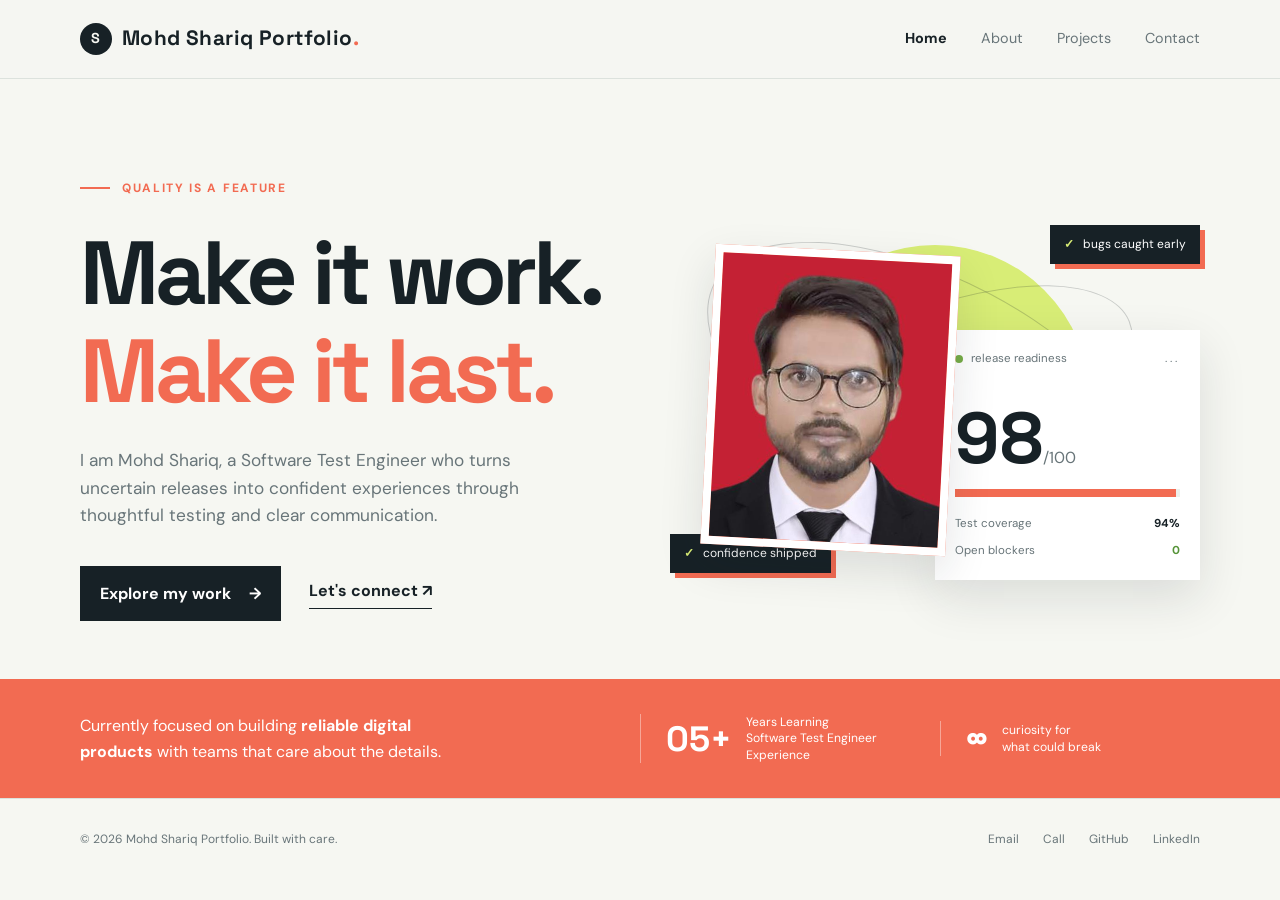
==== index.html @ 900014eb "Initial portfolio" ====
<!DOCTYPE html>
<html lang="en">
<head>
  <meta charset="UTF-8">
  <meta name="viewport" content="width=device-width, initial-scale=1.0">
  <meta name="description" content="Mohd Shariq - Software Test Engineer portfolio">
  <title>Mohd Shariq Portfolio | Software Test Engineer</title>
  <link rel="preconnect" href="https://fonts.googleapis.com">
  <link rel="preconnect" href="https://fonts.gstatic.com" crossorigin>
  <link href="https://fonts.googleapis.com/css2?family=DM+Sans:wght@400;500;700&family=Space+Grotesk:wght@500;600;700&display=swap" rel="stylesheet">
  <link rel="stylesheet" href="styles.css">
  <script src="script.js" defer></script>
</head>
<body>
  <header class="site-header">
    <div class="container nav-wrap">
      <a class="brand" href="index.html" aria-label="Mohd Shariq Portfolio home"><span class="brand-mark">S</span><span>Mohd Shariq Portfolio<span class="brand-dot">.</span></span></a>
      <button class="menu-toggle" type="button" aria-expanded="false" aria-controls="site-nav" aria-label="Open navigation"><span></span><span></span></button>
      <nav class="site-nav" id="site-nav" aria-label="Main navigation">
        <a class="nav-link active" href="index.html">Home</a>
        <a class="nav-link" href="about.html">About</a>
        <a class="nav-link" href="projects.html">Projects</a>
        <a class="nav-link" href="contact.html">Contact</a>
      </nav>
    </div>
  </header>

  <main>
    <section class="hero container">
      <div class="hero-copy reveal">
        <p class="eyebrow"><span class="eyebrow-line"></span> Quality is a feature</p>
        <h1>Make it work.<br><em>Make it last.</em></h1>
        <p class="hero-text">I am Mohd Shariq, a Software Test Engineer who turns uncertain releases into confident experiences through thoughtful testing and clear communication.</p>
        <div class="hero-actions">
          <a class="button button-primary" href="projects.html">Explore my work <span aria-hidden="true">&#8594;</span></a>
          <a class="text-link" href="contact.html">Let's connect <span aria-hidden="true">&#8599;</span></a>
        </div>
      </div>
      <div class="hero-visual reveal reveal-delay">
        <div class="orbit orbit-one"></div><div class="orbit orbit-two"></div>
        <div class="profile-photo-wrap"><img class="profile-photo" src="profile-photo.jpg.jpeg" alt="Mohd Shariq, Software Test Engineer"></div>
        <div class="quality-card">
          <div class="quality-card-top"><span class="status-dot"></span><span>release readiness</span><span class="card-menu">...</span></div>
          <div class="quality-score"><strong>98</strong><span>/100</span></div>
          <div class="score-bar"><span></span></div>
          <div class="quality-meta"><span>Test coverage</span><strong>94%</strong></div>
          <div class="quality-meta"><span>Open blockers</span><strong class="success">0</strong></div>
        </div>
        <div class="floating-label label-top"><span class="label-icon">&#10003;</span> bugs caught early</div>
        <div class="floating-label label-bottom"><span class="label-icon">&#10003;</span> confidence shipped</div>
      </div>
    </section>

    <section class="home-strip">
      <div class="container strip-grid">
        <p>Currently focused on building <strong>reliable digital products</strong> with teams that care about the details.</p>
        <div class="strip-stat"><strong>05+</strong><span>Years Learning<br>Software Test Engineer Experience</span></div>
        <div class="strip-stat"><strong>∞</strong><span>curiosity for<br>what could break</span></div>
      </div>
    </section>
  </main>

  <footer class="site-footer"><div class="container footer-wrap"><p>&copy; 2026 Mohd Shariq Portfolio. Built with care.</p><div class="footer-links"><a href="mailto:mohdshariq198@gmail.com">Email</a><a href="tel:+917417597246">Call</a><a href="https://github.com/mohdshariq198/" target="_blank" rel="noreferrer">GitHub</a><a href="https://www.linkedin.com/in/mohd-shariq-02238114a/" target="_blank" rel="noreferrer">LinkedIn</a></div></div></footer>
</body>
</html>
---- styles.css ----
/* Home portrait */
.profile-photo-wrap { position: relative; z-index: 1; width: 245px; height: 300px; overflow: hidden; border: 8px solid var(--white); background: var(--coral); box-shadow: var(--shadow); transform: rotate(3deg); }
.profile-photo { display: block; width: 100%; height: 100%; object-fit: cover; object-position: center top; }
.hero-visual .quality-card { position: absolute; right: 0; bottom: 35px; z-index: 2; width: min(265px, 65%); padding: 20px; }
@media (max-width: 760px) { .profile-photo-wrap { width: 220px; height: 270px; } .hero-visual .quality-card { right: -2px; bottom: 28px; width: min(240px, 64%); padding: 16px; } }
.profile-photo-wrap { z-index: 3; margin-right: 210px; }
.hero-visual .quality-card { z-index: 2; }
@media (max-width: 760px) { .profile-photo-wrap { margin-right: 0; } .hero-visual .quality-card { position: relative; right: auto; bottom: auto; width: min(265px, 92%); margin-top: 24px; } }
@media (max-width: 760px) { .hero { display: flex; flex-direction: column; } .hero-visual { order: -1; width: 100%; min-height: 360px; margin-top: 0; margin-bottom: 22px; } }
:root { --ink: #172126; --muted: #687579; --paper: #f6f7f2; --white: #fff; --coral: #f26b52; --blue: #b9d6e5; --lime: #d8ed76; --line: #dce2dd; --shadow: 0 18px 45px rgba(23, 33, 38, .12); }
* { box-sizing: border-box; } html { scroll-behavior: smooth; } body { overflow-x: hidden; margin: 0; color: var(--ink); background: var(--paper); font-family: 'DM Sans', sans-serif; line-height: 1.6; } a { color: inherit; text-decoration: none; } .container { width: min(1120px, calc(100% - 48px)); margin: 0 auto; } .site-header { border-bottom: 1px solid var(--line); background: rgba(246, 247, 242, .9); position: relative; z-index: 3; } .nav-wrap, .footer-wrap { display: flex; align-items: center; justify-content: space-between; min-height: 78px; } .brand { display: flex; align-items: center; gap: 10px; font-family: 'Space Grotesk', sans-serif; font-size: 1.3rem; font-weight: 700; letter-spacing: .02em; } .brand-mark { display: grid; place-items: center; width: 32px; height: 32px; color: var(--paper); background: var(--ink); border-radius: 50%; font-size: .9rem; } .brand-dot { color: var(--coral); } .site-nav { display: flex; gap: 34px; } .nav-link { color: var(--muted); font-size: .9rem; transition: color .2s ease; } .nav-link:hover, .nav-link.active { color: var(--ink); } .nav-link.active { font-weight: 700; } .menu-toggle { display: none; border: 0; background: transparent; padding: 8px; } .menu-toggle span { display: block; width: 23px; height: 2px; margin: 5px; background: var(--ink); }
.hero { display: grid; grid-template-columns: 1fr 1fr; gap: 60px; align-items: center; min-height: 600px; padding-top: 42px; } .eyebrow, .section-kicker { color: var(--coral); font-size: .75rem; font-weight: 700; letter-spacing: .14em; text-transform: uppercase; } .eyebrow { display: flex; align-items: center; gap: 12px; } .eyebrow-line { display: inline-block; width: 30px; height: 2px; background: currentColor; } h1, h2, h3, p { margin-top: 0; } h1, h2, h3 { font-family: 'Space Grotesk', sans-serif; line-height: 1.1; } h1 { margin: 26px 0; font-size: clamp(3.5rem, 7vw, 6.3rem); letter-spacing: -.05em; } h1 em { color: var(--coral); font-style: normal; } .hero-text, .intro-text { max-width: 500px; color: var(--muted); font-size: 1.08rem; } .hero-actions { display: flex; align-items: center; gap: 28px; margin-top: 36px; } .button { display: inline-flex; justify-content: center; align-items: center; gap: 18px; border: 0; padding: 15px 20px; font: inherit; font-weight: 700; cursor: pointer; transition: transform .2s ease, box-shadow .2s ease; } .button:hover { transform: translateY(-3px); box-shadow: var(--shadow); } .button-primary { color: var(--white); background: var(--ink); } .text-link { padding-bottom: 4px; border-bottom: 1px solid var(--ink); font-weight: 700; } .hero-visual { min-height: 430px; display: grid; place-items: center; position: relative; } .hero-visual::before { content: ''; width: 310px; height: 310px; background: var(--lime); border-radius: 50%; position: absolute; } .orbit { position: absolute; border: 1px solid rgba(23,33,38,.2); border-radius: 50%; transform: rotate(-22deg); } .orbit-one { width: 420px; height: 180px; } .orbit-two { width: 500px; height: 240px; transform: rotate(28deg); } .quality-card { position: relative; width: min(330px, 75%); padding: 25px; background: var(--white); box-shadow: var(--shadow); } .quality-card-top, .quality-meta { display: flex; align-items: center; gap: 8px; color: var(--muted); font-size: .72rem; } .card-menu { margin-left: auto; letter-spacing: 3px; } .status-dot { display: inline-block; width: 8px; height: 8px; background: #76ad47; border-radius: 50%; } .quality-score { margin: 34px 0 15px; } .quality-score strong { font: 700 4.5rem/1 'Space Grotesk', sans-serif; } .quality-score span { color: var(--muted); } .score-bar { height: 8px; margin-bottom: 18px; background: #edf0ec; } .score-bar span { display: block; width: 98%; height: 100%; background: var(--coral); } .quality-meta { justify-content: space-between; margin-top: 8px; } .quality-meta strong { color: var(--ink); } .quality-meta .success { color: #559337; } .floating-label { position: absolute; display: flex; align-items: center; gap: 9px; padding: 10px 14px; background: var(--ink); color: var(--white); box-shadow: 5px 5px 0 var(--coral); font-size: .75rem; } .label-top { top: 40px; right: 0; } .label-bottom { bottom: 42px; left: 0; } .label-icon { color: var(--lime); font-weight: 700; }
.home-strip { background: var(--coral); color: var(--white); } .strip-grid { display: grid; grid-template-columns: 2fr 1fr 1fr; gap: 40px; align-items: center; padding: 34px 0; } .strip-grid p { margin: 0; max-width: 380px; } .strip-stat { display: flex; align-items: center; gap: 14px; border-left: 1px solid rgba(255,255,255,.4); padding-left: 25px; } .strip-stat strong { font: 700 2.2rem/1 'Space Grotesk', sans-serif; } .strip-stat span { font-size: .76rem; line-height: 1.35; }
.page-intro { padding: 90px 0 70px; } .page-intro h1 { font-size: clamp(3.2rem, 7vw, 6rem); margin-bottom: 22px; } .about-content { display: grid; grid-template-columns: 1.1fr .9fr; gap: 100px; padding-bottom: 95px; } .section-kicker { margin-bottom: 24px; } .about-story h2 { max-width: 540px; font-size: 2.4rem; } .about-story p:not(.section-kicker) { max-width: 550px; color: var(--muted); } .skills-panel { border-top: 2px solid var(--ink); padding-top: 20px; } .skill-group { padding: 17px 0; border-bottom: 1px solid var(--line); } .skill-group h3 { margin-bottom: 12px; font-size: 1rem; } .tag-list { display: flex; flex-wrap: wrap; gap: 8px; } .tag-list span { display: inline-block; padding: 6px 10px; color: var(--muted); background: var(--white); font-size: .74rem; } .timeline-section { padding: 70px 0 95px; background: var(--blue); } .timeline { max-width: 850px; } .timeline-item { display: grid; grid-template-columns: 150px 1fr; gap: 30px; padding: 25px 0; border-top: 1px solid rgba(23,33,38,.25); } .timeline-year { font-size: .8rem; font-weight: 700; } .timeline-item h2 { margin-bottom: 5px; font-size: 1.4rem; }.timeline-item p { margin: 0; color: #4e626a; }
.projects-grid { display: grid; grid-template-columns: repeat(3, 1fr); gap: 20px; padding-bottom: 100px; } .project-card { overflow: hidden; background: var(--white); box-shadow: 0 8px 20px rgba(23,33,38,.04); } .project-number { padding: 20px 22px 0; font: 700 1.1rem 'Space Grotesk', sans-serif; } .project-visual { height: 230px; margin: 0 20px; position: relative; display: flex; flex-direction: column; justify-content: center; gap: 12px; padding: 22px; } .project-coral .project-visual { background: var(--coral); }.project-blue .project-visual { background: var(--blue); }.project-lime .project-visual { background: var(--lime); } .terminal-line, .terminal-result, .bug-row { background: var(--ink); color: var(--white); padding: 9px 12px; font-size: .7rem; } .terminal-line { color: var(--lime); }.prompt { color: var(--coral); margin-right: 7px; }.terminal-result { display: flex; gap: 8px; background: rgba(23,33,38,.84); }.terminal-result span, .bug-check { color: var(--lime); }.terminal-result b { margin-left: auto; font-weight: 400; color: #9ed273; }.api-method { align-self: flex-start; padding: 5px 8px; background: var(--ink); color: var(--lime); font-size: .65rem; font-weight: 700; }.api-url { font: 700 1.3rem 'Space Grotesk', sans-serif; }.api-code { color: #507788; font-size: .76rem; }.api-bars { display: flex; align-items: end; gap: 6px; height: 45px; }.api-bars i { display: block; width: 14px; background: var(--coral); }.api-bars i:nth-child(1) { height: 40%; }.api-bars i:nth-child(2) { height: 70%; }.api-bars i:nth-child(3) { height: 55%; }.api-bars i:nth-child(4) { height: 90%; }.api-bars i:nth-child(5) { height: 76%; }.bug-row { display: grid; grid-template-columns: 42px 1fr 14px; gap: 8px; align-items: center; background: rgba(255,255,255,.7); color: var(--ink); }.bug-status { font-size: .56rem; text-transform: uppercase; font-weight: 700; }.bug-status.high { color: #d7553e; }.bug-status.med { color: #bd8b27; }.bug-status.low { color: #58833a; }.project-body { padding: 24px 22px 28px; }.project-type { margin-bottom: 8px; color: var(--coral); font-size: .7rem; font-weight: 700; letter-spacing: .12em; text-transform: uppercase; }.project-body h2 { min-height: 52px; margin-bottom: 12px; font-size: 1.45rem; }.project-body p:not(.project-type) { min-height: 100px; color: var(--muted); font-size: .88rem; }
.project-tool-badges { display: flex; flex-wrap: wrap; gap: 8px; margin-top: 30px; }.project-tool-badges span { border: 1px solid var(--line); padding: 7px 11px; color: var(--muted); background: var(--white); font-size: .72rem; font-weight: 700; }.projects-grid { gap: 24px; padding-bottom: 100px; }.project-card { border: 1px solid var(--line); border-radius: 10px; box-shadow: 0 10px 25px rgba(23,33,38,.05); transition: transform .22s ease, border-color .22s ease, box-shadow .22s ease; }.project-card:hover { transform: translateY(-6px); border-color: var(--coral); box-shadow: var(--shadow); }.project-number { color: var(--muted); }.project-visual { margin: 0 22px; border-radius: 6px; transition: box-shadow .22s ease; }.project-card:hover .project-visual { box-shadow: 0 0 24px rgba(242,107,82,.22); }.project-coral .project-visual, .project-blue .project-visual, .project-lime .project-visual { background: #edf1ed; }.project-coral .terminal-line, .project-coral .terminal-result, .project-blue .api-method, .project-lime .bug-row { background: var(--ink); }.project-coral .terminal-line { color: var(--lime); }.project-blue .api-url { color: var(--ink); }.project-blue .api-code { color: var(--muted); }.project-body { padding: 27px 24px 30px; }.project-body h2 { min-height: 0; margin-bottom: 15px; font-size: 1.38rem; }.project-body p:not(.project-type) { min-height: 0; margin-bottom: 13px; color: var(--muted); font-size: .88rem; }.project-body .tag-list { margin-top: 22px; }.case-study-cta { display: inline-flex; align-items: center; gap: 12px; margin-top: 27px; padding-bottom: 4px; border-bottom: 1px solid var(--ink); font-size: .82rem; font-weight: 700; }.case-study-cta b { transition: transform .2s ease; }.project-card:hover .case-study-cta b { transform: translateX(4px); }
.project-card:focus-within { border-color: var(--coral); box-shadow: var(--shadow); }.case-study-cta:focus-visible { outline: 2px solid var(--coral); outline-offset: 5px; }
.contact-layout { display: grid; grid-template-columns: .7fr 1.3fr; gap: 120px; padding-bottom: 110px; }.contact-link { display: flex; justify-content: space-between; padding: 20px 0; border-bottom: 1px solid var(--line); font: 700 1.4rem 'Space Grotesk', sans-serif; }.availability { display: flex; gap: 12px; align-items: flex-start; margin-top: 55px; color: var(--muted); font-size: .86rem; }.availability .status-dot { margin-top: 8px; }.contact-form { display: flex; flex-direction: column; gap: 9px; }.contact-form label { margin-top: 13px; font-size: .78rem; font-weight: 700; }.contact-form input, .contact-form textarea { resize: vertical; border: 0; border-bottom: 1px solid var(--line); padding: 12px 0; outline: 0; color: var(--ink); background: transparent; font: inherit; }.contact-form input:focus, .contact-form textarea:focus { border-color: var(--coral); }.contact-form .button { align-self: flex-start; margin-top: 22px; }.form-status { min-height: 24px; color: #559337; font-size: .85rem; }
.contact-link:focus-visible { outline: 2px solid var(--coral); outline-offset: 5px; }.form-status.success { color: #559337; }.form-status.error { color: var(--coral); }.contact-form button:disabled { cursor: wait; opacity: .65; }
.dream-companies-section { padding: 85px 0 95px; background: var(--white); }.dream-companies-heading { display: flex; justify-content: space-between; align-items: end; gap: 40px; margin-bottom: 35px; }.dream-companies-heading h2 { max-width: 500px; margin: 0; font-size: 2.5rem; }.dream-companies-heading > p { max-width: 300px; margin: 0; color: var(--muted); font-size: .9rem; }.company-layout { display: grid; grid-template-columns: .85fr 1.15fr; gap: 65px; align-items: start; }.company-list { display: grid; grid-template-columns: 1fr 1fr; border-top: 1px solid var(--line); }.company-button { display: flex; justify-content: space-between; align-items: center; border: 0; border-bottom: 1px solid var(--line); padding: 15px 5px; color: var(--muted); background: transparent; font: 700 1rem 'Space Grotesk', sans-serif; text-align: left; cursor: pointer; transition: color .2s ease, padding .2s ease; }.company-button:nth-child(odd) { margin-right: 20px; }.company-button:nth-child(even) { margin-left: 20px; }.company-button:hover, .company-button.selected { padding-left: 10px; color: var(--coral); }.company-button span { font-family: 'DM Sans', sans-serif; font-size: 1rem; }.company-details { min-height: 300px; padding: 34px; background: var(--lime); }.company-industry { margin-bottom: 18px; color: #64732b; font-size: .72rem; font-weight: 700; letter-spacing: .12em; text-transform: uppercase; }.company-details h3 { margin-bottom: 18px; font-size: 2.8rem; }.company-details > p:not(.company-industry) { max-width: 550px; color: #475529; }.company-focus { display: grid; gap: 5px; margin-top: 38px; padding-top: 16px; border-top: 1px solid rgba(23,33,38,.2); }.company-focus span { color: #64732b; font-size: .7rem; font-weight: 700; letter-spacing: .1em; text-transform: uppercase; }.company-focus strong { font-family: 'Space Grotesk', sans-serif; font-size: .95rem; }
.qualifications-section { padding: 85px 0 95px; background: var(--blue); }.qualifications-heading { display: flex; justify-content: space-between; align-items: end; gap: 40px; margin-bottom: 35px; }.qualifications-heading h2 { margin: 0; font-size: 2.5rem; }.qualifications-heading > p { max-width: 300px; margin: 0; color: #4e626a; font-size: .9rem; }.qualification-list { max-width: 920px; }.qualification-item { display: grid; grid-template-columns: 110px 1fr; gap: 32px; padding: 27px 0; border-top: 1px solid rgba(23,33,38,.25); }.qualification-year { font: 700 1rem 'Space Grotesk', sans-serif; }.qualification-type { margin-bottom: 7px; color: #52727e; font-size: .7rem; font-weight: 700; letter-spacing: .12em; text-transform: uppercase; }.qualification-item h3 { margin-bottom: 8px; font-size: 1.45rem; }.qualification-item > div > p:not(.qualification-type) { margin-bottom: 16px; color: #4e626a; }.institution-note { display: grid; gap: 3px; max-width: 700px; padding: 13px 16px; border-left: 3px solid var(--coral); background: rgba(255,255,255,.42); color: #4e626a; font-size: .82rem; }.institution-note strong { color: var(--ink); font-size: .75rem; }
.experience-section { padding: 85px 0 95px; background: var(--paper); }.experience-heading { display: flex; justify-content: space-between; align-items: end; gap: 40px; margin-bottom: 35px; }.experience-heading h2 { margin: 0; font-size: 2.5rem; }.experience-heading > p { margin: 0; color: var(--muted); font-size: .9rem; font-weight: 700; }.experience-card { padding: 38px; background: var(--white); box-shadow: var(--shadow); }.experience-header { display: flex; justify-content: space-between; gap: 30px; padding-bottom: 25px; border-bottom: 1px solid var(--line); }.experience-company { margin-bottom: 8px; color: var(--coral); font-size: .75rem; font-weight: 700; letter-spacing: .1em; text-transform: uppercase; }.experience-header h3 { margin: 0; font-size: 2rem; }.experience-location { color: var(--muted); font-size: .8rem; }.experience-summary { max-width: 900px; margin: 27px 0 35px; color: var(--muted); }.delivery-grid { display: grid; grid-template-columns: 1fr 1fr; gap: 45px; }.responsibility-list { display: grid; gap: 15px; margin: 0; padding-left: 18px; color: var(--muted); font-size: .87rem; }.responsibility-list li::marker { color: var(--coral); }.responsibility-list strong { color: var(--ink); }.experience-card blockquote { margin: 38px 0; padding: 20px 25px; border-left: 4px solid var(--coral); background: var(--lime); font: 500 1.1rem/1.45 'Space Grotesk', sans-serif; }.client-value { padding-top: 25px; border-top: 1px solid var(--line); }.client-value > p:not(.section-kicker) { max-width: 850px; color: var(--muted); font-size: .9rem; }.client-value .tag-list { margin-top: 20px; }
.domain-item { padding: 13px 0; border-top: 1px solid var(--line); }.domain-item strong { font-family: 'Space Grotesk', sans-serif; font-size: .95rem; }.domain-item p { margin: 6px 0 0; color: var(--muted); font-size: .82rem; line-height: 1.5; }.domain-item:first-of-type { border-top: 0; padding-top: 0; }
.toolkit-button { display: flex; justify-content: space-between; align-items: center; width: 100%; margin-bottom: 12px; border: 0; padding: 0; color: var(--ink); background: transparent; font: 700 1rem 'Space Grotesk', sans-serif; text-align: left; cursor: pointer; }.toolkit-button span:last-child { color: var(--coral); font-family: 'DM Sans', sans-serif; font-size: 1rem; }.toolkit-button:hover { color: var(--coral); }.toolkit-modal[hidden] { display: none; }.toolkit-modal { position: fixed; inset: 0; z-index: 10; display: grid; place-items: center; padding: 24px; }.toolkit-modal-backdrop { position: absolute; inset: 0; background: rgba(23,33,38,.58); }.toolkit-modal-content { position: relative; width: min(560px, 100%); max-height: min(620px, 90vh); overflow: auto; padding: 38px; background: var(--white); box-shadow: var(--shadow); }.modal-close { position: absolute; top: 14px; right: 16px; border: 0; color: var(--ink); background: transparent; font-size: 1.8rem; line-height: 1; cursor: pointer; }.toolkit-modal-content h2 { margin-bottom: 16px; font-size: 2.4rem; }.toolkit-modal-content > p:not(.section-kicker) { color: var(--muted); }.toolkit-modal-content ul { display: grid; gap: 11px; margin: 22px 0 0; padding-left: 18px; color: var(--muted); }.toolkit-modal-content li::marker { color: var(--coral); }
.site-footer { border-top: 1px solid var(--line); } .footer-wrap { min-height: 80px; color: var(--muted); font-size: .75rem; }.footer-wrap p { margin: 0; }.footer-links { display: flex; gap: 24px; }.footer-links a:hover { color: var(--coral); }.reveal { animation: rise .7s ease both; }.reveal-delay { animation-delay: .15s; } @keyframes rise { from { opacity: 0; transform: translateY(16px); } to { opacity: 1; transform: translateY(0); } }
@media (max-width: 760px) { .container { width: min(100% - 32px, 600px); } .nav-wrap { min-height: 68px; }.menu-toggle { display: block; }.site-nav { display: none; position: absolute; top: 68px; left: 0; right: 0; flex-direction: column; gap: 0; padding: 12px 16px 18px; background: var(--paper); border-bottom: 1px solid var(--line); }.site-nav.open { display: flex; }.nav-link { padding: 12px 0; }.hero { display: block; min-height: auto; padding: 70px 0 70px; }.hero h1 { font-size: clamp(3.2rem, 15vw, 5rem); }.hero-visual { min-height: 390px; margin-top: 35px; }.strip-grid { grid-template-columns: 1fr 1fr; gap: 22px; }.strip-grid p { grid-column: 1 / -1; }.strip-stat { padding-left: 15px; }.page-intro { padding: 65px 0 45px; }.page-intro h1 { font-size: clamp(3rem, 14vw, 5rem); }.about-content, .contact-layout { grid-template-columns: 1fr; gap: 55px; }.about-content { padding-bottom: 65px; }.qualifications-section { padding: 60px 0 70px; }.qualifications-heading { display: block; }.qualifications-heading > p { margin-top: 15px; }.qualification-item { grid-template-columns: 1fr; gap: 8px; }.experience-section { padding: 60px 0 70px; }.experience-heading { display: block; }.experience-heading > p { margin-top: 15px; }.experience-card { padding: 25px; }.experience-header { display: block; }.experience-location { display: block; margin-top: 10px; }.experience-header h3 { font-size: 1.7rem; }.delivery-grid { grid-template-columns: 1fr; gap: 35px; }.experience-card blockquote { font-size: 1rem; }.dream-companies-section { padding: 60px 0 70px; }.dream-companies-heading { display: block; }.dream-companies-heading > p { margin-top: 15px; }.company-layout { grid-template-columns: 1fr; gap: 35px; }.company-details { min-height: 0; padding: 25px; }.company-details h3 { font-size: 2.2rem; }.company-button:nth-child(odd) { margin-right: 10px; }.company-button:nth-child(even) { margin-left: 10px; }.projects-grid { grid-template-columns: 1fr; padding-bottom: 70px; }.project-body p:not(.project-type), .project-body h2 { min-height: 0; }.timeline-section { padding: 55px 0 65px; }.timeline-item { grid-template-columns: 1fr; gap: 8px; }.contact-layout { gap: 35px; padding-bottom: 75px; }.footer-wrap { align-items: flex-start; flex-direction: column; justify-content: center; gap: 8px; padding: 20px 0; }.label-top { right: -4px; }.label-bottom { left: -4px; } }
.case-study-modal[hidden] { display: none; }.case-study-modal { position: fixed; inset: 0; z-index: 12; display: grid; place-items: center; padding: 24px; }.case-study-backdrop { position: absolute; inset: 0; background: rgba(23,33,38,.64); }.case-study-content { position: relative; width: min(780px, 100%); max-height: min(820px, 90vh); overflow: auto; padding: 38px; background: var(--white); box-shadow: var(--shadow); }.case-study-content h2 { margin-bottom: 25px; font-size: 2.3rem; }.case-study-content h3 { margin: 27px 0 10px; font-size: 1rem; }.case-study-content p, .case-study-content li { color: var(--muted); font-size: .9rem; }.case-study-content ul { display: grid; gap: 8px; margin: 0; padding-left: 20px; }.case-study-content li::marker { color: var(--coral); }.case-study-content blockquote { margin: 24px 0 0; border-left: 3px solid var(--coral); padding: 14px 18px; background: var(--lime); color: var(--ink); font-family: 'Space Grotesk', sans-serif; }.case-study-content table { width: 100%; margin-top: 12px; border-collapse: collapse; font-size: .82rem; }.case-study-content th, .case-study-content td { border: 1px solid var(--line); padding: 10px; text-align: left; }.case-study-content th { color: var(--ink); background: var(--blue); }
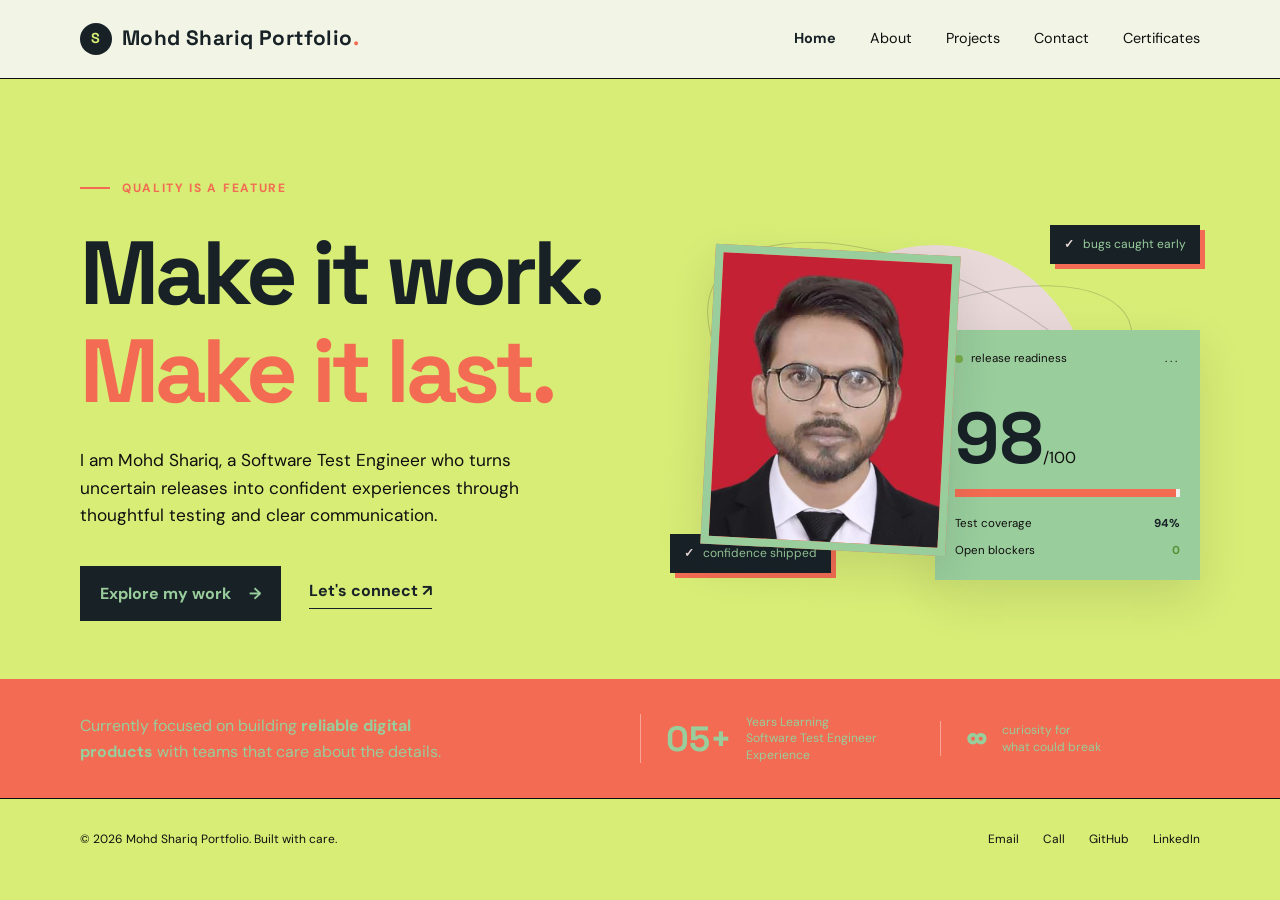
==== commit 5546f6db: "Update portfolio website" ====
--- a/index.html
+++ b/index.html
@@ -5,6 +5,7 @@
   <meta name="viewport" content="width=device-width, initial-scale=1.0">
   <meta name="description" content="Mohd Shariq - Software Test Engineer portfolio">
   <title>Mohd Shariq Portfolio | Software Test Engineer</title>
+  <link rel="icon" type="image/png" href="favicon.png">
   <link rel="preconnect" href="https://fonts.googleapis.com">
   <link rel="preconnect" href="https://fonts.gstatic.com" crossorigin>
   <link href="https://fonts.googleapis.com/css2?family=DM+Sans:wght@400;500;700&family=Space+Grotesk:wght@500;600;700&display=swap" rel="stylesheet">
@@ -12,18 +13,7 @@
   <script src="script.js" defer></script>
 </head>
 <body>
-  <header class="site-header">
-    <div class="container nav-wrap">
-      <a class="brand" href="index.html" aria-label="Mohd Shariq Portfolio home"><span class="brand-mark">S</span><span>Mohd Shariq Portfolio<span class="brand-dot">.</span></span></a>
-      <button class="menu-toggle" type="button" aria-expanded="false" aria-controls="site-nav" aria-label="Open navigation"><span></span><span></span></button>
-      <nav class="site-nav" id="site-nav" aria-label="Main navigation">
-        <a class="nav-link active" href="index.html">Home</a>
-        <a class="nav-link" href="about.html">About</a>
-        <a class="nav-link" href="projects.html">Projects</a>
-        <a class="nav-link" href="contact.html">Contact</a>
-      </nav>
-    </div>
-  </header>
+    <header class="site-header"><div class="container nav-wrap"><a class="brand" href="index.html" aria-label="Mohd Shariq Portfolio home"><span class="brand-mark">S</span><span>Mohd Shariq Portfolio<span class="brand-dot">.</span></span></a><button class="menu-toggle" type="button" aria-expanded="false" aria-controls="site-nav" aria-label="Open navigation"><span></span><span></span></button><nav class="site-nav" id="site-nav" aria-label="Main navigation"><a class="nav-link active" href="index.html">Home</a><a class="nav-link" href="about.html">About</a><a class="nav-link" href="projects.html">Projects</a><a class="nav-link" href="contact.html">Contact</a><a class="nav-link" href="certificates.html">Certificates</a></nav></div></header>
 
   <main>
     <section class="hero container">
--- a/styles.css
+++ b/styles.css
@@ -7,11 +7,11 @@
 .hero-visual .quality-card { z-index: 2; }
 @media (max-width: 760px) { .profile-photo-wrap { margin-right: 0; } .hero-visual .quality-card { position: relative; right: auto; bottom: auto; width: min(265px, 92%); margin-top: 24px; } }
 @media (max-width: 760px) { .hero { display: flex; flex-direction: column; } .hero-visual { order: -1; width: 100%; min-height: 360px; margin-top: 0; margin-bottom: 22px; } }
-:root { --ink: #172126; --muted: #687579; --paper: #f6f7f2; --white: #fff; --coral: #f26b52; --blue: #b9d6e5; --lime: #d8ed76; --line: #dce2dd; --shadow: 0 18px 45px rgba(23, 33, 38, .12); }
+:root { --ink: #172126; --muted: #100e0e; --paper: #d8ed76; --white: #99cd9c; --coral: #f26b52; --blue: #b9d6e5; --lime: #e9d9d8; --line: #0b0e0c; --shadow: 0 18px 45px rgba(23, 33, 38, .12); }
 * { box-sizing: border-box; } html { scroll-behavior: smooth; } body { overflow-x: hidden; margin: 0; color: var(--ink); background: var(--paper); font-family: 'DM Sans', sans-serif; line-height: 1.6; } a { color: inherit; text-decoration: none; } .container { width: min(1120px, calc(100% - 48px)); margin: 0 auto; } .site-header { border-bottom: 1px solid var(--line); background: rgba(246, 247, 242, .9); position: relative; z-index: 3; } .nav-wrap, .footer-wrap { display: flex; align-items: center; justify-content: space-between; min-height: 78px; } .brand { display: flex; align-items: center; gap: 10px; font-family: 'Space Grotesk', sans-serif; font-size: 1.3rem; font-weight: 700; letter-spacing: .02em; } .brand-mark { display: grid; place-items: center; width: 32px; height: 32px; color: var(--paper); background: var(--ink); border-radius: 50%; font-size: .9rem; } .brand-dot { color: var(--coral); } .site-nav { display: flex; gap: 34px; } .nav-link { color: var(--muted); font-size: .9rem; transition: color .2s ease; } .nav-link:hover, .nav-link.active { color: var(--ink); } .nav-link.active { font-weight: 700; } .menu-toggle { display: none; border: 0; background: transparent; padding: 8px; } .menu-toggle span { display: block; width: 23px; height: 2px; margin: 5px; background: var(--ink); }
 .hero { display: grid; grid-template-columns: 1fr 1fr; gap: 60px; align-items: center; min-height: 600px; padding-top: 42px; } .eyebrow, .section-kicker { color: var(--coral); font-size: .75rem; font-weight: 700; letter-spacing: .14em; text-transform: uppercase; } .eyebrow { display: flex; align-items: center; gap: 12px; } .eyebrow-line { display: inline-block; width: 30px; height: 2px; background: currentColor; } h1, h2, h3, p { margin-top: 0; } h1, h2, h3 { font-family: 'Space Grotesk', sans-serif; line-height: 1.1; } h1 { margin: 26px 0; font-size: clamp(3.5rem, 7vw, 6.3rem); letter-spacing: -.05em; } h1 em { color: var(--coral); font-style: normal; } .hero-text, .intro-text { max-width: 500px; color: var(--muted); font-size: 1.08rem; } .hero-actions { display: flex; align-items: center; gap: 28px; margin-top: 36px; } .button { display: inline-flex; justify-content: center; align-items: center; gap: 18px; border: 0; padding: 15px 20px; font: inherit; font-weight: 700; cursor: pointer; transition: transform .2s ease, box-shadow .2s ease; } .button:hover { transform: translateY(-3px); box-shadow: var(--shadow); } .button-primary { color: var(--white); background: var(--ink); } .text-link { padding-bottom: 4px; border-bottom: 1px solid var(--ink); font-weight: 700; } .hero-visual { min-height: 430px; display: grid; place-items: center; position: relative; } .hero-visual::before { content: ''; width: 310px; height: 310px; background: var(--lime); border-radius: 50%; position: absolute; } .orbit { position: absolute; border: 1px solid rgba(23,33,38,.2); border-radius: 50%; transform: rotate(-22deg); } .orbit-one { width: 420px; height: 180px; } .orbit-two { width: 500px; height: 240px; transform: rotate(28deg); } .quality-card { position: relative; width: min(330px, 75%); padding: 25px; background: var(--white); box-shadow: var(--shadow); } .quality-card-top, .quality-meta { display: flex; align-items: center; gap: 8px; color: var(--muted); font-size: .72rem; } .card-menu { margin-left: auto; letter-spacing: 3px; } .status-dot { display: inline-block; width: 8px; height: 8px; background: #76ad47; border-radius: 50%; } .quality-score { margin: 34px 0 15px; } .quality-score strong { font: 700 4.5rem/1 'Space Grotesk', sans-serif; } .quality-score span { color: var(--muted); } .score-bar { height: 8px; margin-bottom: 18px; background: #edf0ec; } .score-bar span { display: block; width: 98%; height: 100%; background: var(--coral); } .quality-meta { justify-content: space-between; margin-top: 8px; } .quality-meta strong { color: var(--ink); } .quality-meta .success { color: #559337; } .floating-label { position: absolute; display: flex; align-items: center; gap: 9px; padding: 10px 14px; background: var(--ink); color: var(--white); box-shadow: 5px 5px 0 var(--coral); font-size: .75rem; } .label-top { top: 40px; right: 0; } .label-bottom { bottom: 42px; left: 0; } .label-icon { color: var(--lime); font-weight: 700; }
 .home-strip { background: var(--coral); color: var(--white); } .strip-grid { display: grid; grid-template-columns: 2fr 1fr 1fr; gap: 40px; align-items: center; padding: 34px 0; } .strip-grid p { margin: 0; max-width: 380px; } .strip-stat { display: flex; align-items: center; gap: 14px; border-left: 1px solid rgba(255,255,255,.4); padding-left: 25px; } .strip-stat strong { font: 700 2.2rem/1 'Space Grotesk', sans-serif; } .strip-stat span { font-size: .76rem; line-height: 1.35; }
-.page-intro { padding: 90px 0 70px; } .page-intro h1 { font-size: clamp(3.2rem, 7vw, 6rem); margin-bottom: 22px; } .about-content { display: grid; grid-template-columns: 1.1fr .9fr; gap: 100px; padding-bottom: 95px; } .section-kicker { margin-bottom: 24px; } .about-story h2 { max-width: 540px; font-size: 2.4rem; } .about-story p:not(.section-kicker) { max-width: 550px; color: var(--muted); } .skills-panel { border-top: 2px solid var(--ink); padding-top: 20px; } .skill-group { padding: 17px 0; border-bottom: 1px solid var(--line); } .skill-group h3 { margin-bottom: 12px; font-size: 1rem; } .tag-list { display: flex; flex-wrap: wrap; gap: 8px; } .tag-list span { display: inline-block; padding: 6px 10px; color: var(--muted); background: var(--white); font-size: .74rem; } .timeline-section { padding: 70px 0 95px; background: var(--blue); } .timeline { max-width: 850px; } .timeline-item { display: grid; grid-template-columns: 150px 1fr; gap: 30px; padding: 25px 0; border-top: 1px solid rgba(23,33,38,.25); } .timeline-year { font-size: .8rem; font-weight: 700; } .timeline-item h2 { margin-bottom: 5px; font-size: 1.4rem; }.timeline-item p { margin: 0; color: #4e626a; }
+.page-intro { padding: 42px 0 70px; } .page-intro h1 { font-size: clamp(3.2rem, 7vw, 6rem); margin-bottom: 22px; } .about-content { display: grid; grid-template-columns: 1.1fr .9fr; gap: 100px; padding-bottom: 95px; } .section-kicker { margin-bottom: 24px; } .about-story h2 { max-width: 540px; font-size: 2.4rem; } .about-story p:not(.section-kicker) { max-width: 550px; color: var(--muted); } .skills-panel { border-top: 2px solid var(--ink); padding-top: 20px; } .skill-group { padding: 17px 0; border-bottom: 1px solid var(--line); } .skill-group h3 { margin-bottom: 12px; font-size: 1rem; } .tag-list { display: flex; flex-wrap: wrap; gap: 8px; } .tag-list span { display: inline-block; padding: px 10px; color: var(--muted); background: var(--white); font-size: .64rem; } .timeline-section { padding: 70px 0 95px; background: var(--blue); } .timeline { max-width: 850px; } .timeline-item { display: grid; grid-template-columns: 150px 1fr; gap: 30px; padding: 25px 0; border-top: 1px solid rgba(23,33,38,.25); } .timeline-year { font-size: .8rem; font-weight: 700; } .timeline-item h2 { margin-bottom: 5px; font-size: 1.4rem; }.timeline-item p { margin: 0; color: #4e626a; }
 .projects-grid { display: grid; grid-template-columns: repeat(3, 1fr); gap: 20px; padding-bottom: 100px; } .project-card { overflow: hidden; background: var(--white); box-shadow: 0 8px 20px rgba(23,33,38,.04); } .project-number { padding: 20px 22px 0; font: 700 1.1rem 'Space Grotesk', sans-serif; } .project-visual { height: 230px; margin: 0 20px; position: relative; display: flex; flex-direction: column; justify-content: center; gap: 12px; padding: 22px; } .project-coral .project-visual { background: var(--coral); }.project-blue .project-visual { background: var(--blue); }.project-lime .project-visual { background: var(--lime); } .terminal-line, .terminal-result, .bug-row { background: var(--ink); color: var(--white); padding: 9px 12px; font-size: .7rem; } .terminal-line { color: var(--lime); }.prompt { color: var(--coral); margin-right: 7px; }.terminal-result { display: flex; gap: 8px; background: rgba(23,33,38,.84); }.terminal-result span, .bug-check { color: var(--lime); }.terminal-result b { margin-left: auto; font-weight: 400; color: #9ed273; }.api-method { align-self: flex-start; padding: 5px 8px; background: var(--ink); color: var(--lime); font-size: .65rem; font-weight: 700; }.api-url { font: 700 1.3rem 'Space Grotesk', sans-serif; }.api-code { color: #507788; font-size: .76rem; }.api-bars { display: flex; align-items: end; gap: 6px; height: 45px; }.api-bars i { display: block; width: 14px; background: var(--coral); }.api-bars i:nth-child(1) { height: 40%; }.api-bars i:nth-child(2) { height: 70%; }.api-bars i:nth-child(3) { height: 55%; }.api-bars i:nth-child(4) { height: 90%; }.api-bars i:nth-child(5) { height: 76%; }.bug-row { display: grid; grid-template-columns: 42px 1fr 14px; gap: 8px; align-items: center; background: rgba(255,255,255,.7); color: var(--ink); }.bug-status { font-size: .56rem; text-transform: uppercase; font-weight: 700; }.bug-status.high { color: #d7553e; }.bug-status.med { color: #bd8b27; }.bug-status.low { color: #58833a; }.project-body { padding: 24px 22px 28px; }.project-type { margin-bottom: 8px; color: var(--coral); font-size: .7rem; font-weight: 700; letter-spacing: .12em; text-transform: uppercase; }.project-body h2 { min-height: 52px; margin-bottom: 12px; font-size: 1.45rem; }.project-body p:not(.project-type) { min-height: 100px; color: var(--muted); font-size: .88rem; }
 .project-tool-badges { display: flex; flex-wrap: wrap; gap: 8px; margin-top: 30px; }.project-tool-badges span { border: 1px solid var(--line); padding: 7px 11px; color: var(--muted); background: var(--white); font-size: .72rem; font-weight: 700; }.projects-grid { gap: 24px; padding-bottom: 100px; }.project-card { border: 1px solid var(--line); border-radius: 10px; box-shadow: 0 10px 25px rgba(23,33,38,.05); transition: transform .22s ease, border-color .22s ease, box-shadow .22s ease; }.project-card:hover { transform: translateY(-6px); border-color: var(--coral); box-shadow: var(--shadow); }.project-number { color: var(--muted); }.project-visual { margin: 0 22px; border-radius: 6px; transition: box-shadow .22s ease; }.project-card:hover .project-visual { box-shadow: 0 0 24px rgba(242,107,82,.22); }.project-coral .project-visual, .project-blue .project-visual, .project-lime .project-visual { background: #edf1ed; }.project-coral .terminal-line, .project-coral .terminal-result, .project-blue .api-method, .project-lime .bug-row { background: var(--ink); }.project-coral .terminal-line { color: var(--lime); }.project-blue .api-url { color: var(--ink); }.project-blue .api-code { color: var(--muted); }.project-body { padding: 27px 24px 30px; }.project-body h2 { min-height: 0; margin-bottom: 15px; font-size: 1.38rem; }.project-body p:not(.project-type) { min-height: 0; margin-bottom: 13px; color: var(--muted); font-size: .88rem; }.project-body .tag-list { margin-top: 22px; }.case-study-cta { display: inline-flex; align-items: center; gap: 12px; margin-top: 27px; padding-bottom: 4px; border-bottom: 1px solid var(--ink); font-size: .82rem; font-weight: 700; }.case-study-cta b { transition: transform .2s ease; }.project-card:hover .case-study-cta b { transform: translateX(4px); }
 .project-card:focus-within { border-color: var(--coral); box-shadow: var(--shadow); }.case-study-cta:focus-visible { outline: 2px solid var(--coral); outline-offset: 5px; }
@@ -25,3 +25,773 @@
 .site-footer { border-top: 1px solid var(--line); } .footer-wrap { min-height: 80px; color: var(--muted); font-size: .75rem; }.footer-wrap p { margin: 0; }.footer-links { display: flex; gap: 24px; }.footer-links a:hover { color: var(--coral); }.reveal { animation: rise .7s ease both; }.reveal-delay { animation-delay: .15s; } @keyframes rise { from { opacity: 0; transform: translateY(16px); } to { opacity: 1; transform: translateY(0); } }
 @media (max-width: 760px) { .container { width: min(100% - 32px, 600px); } .nav-wrap { min-height: 68px; }.menu-toggle { display: block; }.site-nav { display: none; position: absolute; top: 68px; left: 0; right: 0; flex-direction: column; gap: 0; padding: 12px 16px 18px; background: var(--paper); border-bottom: 1px solid var(--line); }.site-nav.open { display: flex; }.nav-link { padding: 12px 0; }.hero { display: block; min-height: auto; padding: 70px 0 70px; }.hero h1 { font-size: clamp(3.2rem, 15vw, 5rem); }.hero-visual { min-height: 390px; margin-top: 35px; }.strip-grid { grid-template-columns: 1fr 1fr; gap: 22px; }.strip-grid p { grid-column: 1 / -1; }.strip-stat { padding-left: 15px; }.page-intro { padding: 65px 0 45px; }.page-intro h1 { font-size: clamp(3rem, 14vw, 5rem); }.about-content, .contact-layout { grid-template-columns: 1fr; gap: 55px; }.about-content { padding-bottom: 65px; }.qualifications-section { padding: 60px 0 70px; }.qualifications-heading { display: block; }.qualifications-heading > p { margin-top: 15px; }.qualification-item { grid-template-columns: 1fr; gap: 8px; }.experience-section { padding: 60px 0 70px; }.experience-heading { display: block; }.experience-heading > p { margin-top: 15px; }.experience-card { padding: 25px; }.experience-header { display: block; }.experience-location { display: block; margin-top: 10px; }.experience-header h3 { font-size: 1.7rem; }.delivery-grid { grid-template-columns: 1fr; gap: 35px; }.experience-card blockquote { font-size: 1rem; }.dream-companies-section { padding: 60px 0 70px; }.dream-companies-heading { display: block; }.dream-companies-heading > p { margin-top: 15px; }.company-layout { grid-template-columns: 1fr; gap: 35px; }.company-details { min-height: 0; padding: 25px; }.company-details h3 { font-size: 2.2rem; }.company-button:nth-child(odd) { margin-right: 10px; }.company-button:nth-child(even) { margin-left: 10px; }.projects-grid { grid-template-columns: 1fr; padding-bottom: 70px; }.project-body p:not(.project-type), .project-body h2 { min-height: 0; }.timeline-section { padding: 55px 0 65px; }.timeline-item { grid-template-columns: 1fr; gap: 8px; }.contact-layout { gap: 35px; padding-bottom: 75px; }.footer-wrap { align-items: flex-start; flex-direction: column; justify-content: center; gap: 8px; padding: 20px 0; }.label-top { right: -4px; }.label-bottom { left: -4px; } }
 .case-study-modal[hidden] { display: none; }.case-study-modal { position: fixed; inset: 0; z-index: 12; display: grid; place-items: center; padding: 24px; }.case-study-backdrop { position: absolute; inset: 0; background: rgba(23,33,38,.64); }.case-study-content { position: relative; width: min(780px, 100%); max-height: min(820px, 90vh); overflow: auto; padding: 38px; background: var(--white); box-shadow: var(--shadow); }.case-study-content h2 { margin-bottom: 25px; font-size: 2.3rem; }.case-study-content h3 { margin: 27px 0 10px; font-size: 1rem; }.case-study-content p, .case-study-content li { color: var(--muted); font-size: .9rem; }.case-study-content ul { display: grid; gap: 8px; margin: 0; padding-left: 20px; }.case-study-content li::marker { color: var(--coral); }.case-study-content blockquote { margin: 24px 0 0; border-left: 3px solid var(--coral); padding: 14px 18px; background: var(--lime); color: var(--ink); font-family: 'Space Grotesk', sans-serif; }.case-study-content table { width: 100%; margin-top: 12px; border-collapse: collapse; font-size: .82rem; }.case-study-content th, .case-study-content td { border: 1px solid var(--line); padding: 10px; text-align: left; }.case-study-content th { color: var(--ink); background: var(--blue); }
+
+/* =========================================================
+   CERTIFICATES PAGE
+   ========================================================= */
+
+.certificates-page-section {
+  padding: 0px 0 100px;
+  background: var(--paper);
+}
+
+
+/* =========================================================
+   CERTIFICATE GRID
+   ========================================================= */
+
+.certificates-page-grid {
+  display: grid;
+  grid-template-columns: repeat(3, 1fr);
+  gap: 24px;
+}
+
+
+/* =========================================================
+   CERTIFICATE CARD
+   ========================================================= */
+
+.certificate-page-card {
+  position: relative;
+  overflow: hidden;
+
+  display: flex;
+  flex-direction: column;
+
+  min-height: 610px;
+
+  padding: 26px 24px 30px;
+
+  background: var(--white);
+
+  border: 1px solid var(--line);
+
+  border-radius: 10px;
+
+  box-shadow:
+    0 10px 25px rgba(23, 33, 38, .05);
+
+  transition:
+    transform .22s ease,
+    border-color .22s ease,
+    box-shadow .22s ease;
+}
+
+
+.certificate-page-card:hover {
+  transform: translateY(-6px);
+
+  border-color: var(--coral);
+
+  box-shadow: var(--shadow);
+}
+
+
+/* =========================================================
+   TOP ACCENT
+   ========================================================= */
+
+.certificate-page-card:nth-child(1)::before {
+  content: '';
+
+  position: absolute;
+
+  top: 0;
+  left: 0;
+
+  width: 100%;
+  height: 5px;
+
+  background: var(--coral);
+}
+
+
+.certificate-page-card:nth-child(2)::before {
+  content: '';
+
+  position: absolute;
+
+  top: 0;
+  left: 0;
+
+  width: 100%;
+  height: 5px;
+
+  background: var(--lime);
+}
+
+
+.certificate-page-card:nth-child(3)::before {
+  content: '';
+
+  position: absolute;
+
+  top: 0;
+  left: 0;
+
+  width: 100%;
+  height: 5px;
+
+  background: var(--blue);
+}
+
+
+/* =========================================================
+   CERTIFICATE NUMBER
+   ========================================================= */
+
+.certificate-page-number {
+  margin-bottom: 22px;
+
+  color: var(--muted);
+
+  font:
+    700 1.1rem
+    'Space Grotesk',
+    sans-serif;
+}
+
+
+/* =========================================================
+   CERTIFICATE VISUAL
+   ========================================================= */
+
+.certificate-page-visual {
+  position: relative;
+
+  display: grid;
+  place-items: center;
+
+  height: 205px;
+
+  margin-bottom: 26px;
+
+  border-radius: 7px;
+
+  overflow: hidden;
+}
+
+
+.certificate-coral {
+  background: var(--coral);
+}
+
+
+.certificate-blue {
+  background: var(--blue);
+}
+
+
+.certificate-lime {
+  background: var(--lime);
+}
+
+
+/* =========================================================
+   FAKE CERTIFICATE PAPER
+   ========================================================= */
+
+.certificate-paper {
+  position: relative;
+
+  width: 82%;
+  min-height: 145px;
+
+  padding: 18px;
+
+  background: var(--white);
+
+  box-shadow:
+    0 12px 25px rgba(23, 33, 38, .15);
+
+  transform: rotate(-2deg);
+
+  transition:
+    transform .25s ease,
+    box-shadow .25s ease;
+}
+
+
+.certificate-page-card:hover
+.certificate-paper {
+  transform: rotate(0deg) scale(1.02);
+
+  box-shadow:
+    0 18px 35px rgba(23, 33, 38, .18);
+}
+
+
+/* =========================================================
+   PAPER HEADER
+   ========================================================= */
+
+.certificate-paper-header {
+  display: flex;
+
+  justify-content: space-between;
+
+  align-items: center;
+
+  margin-bottom: 16px;
+
+  color: var(--ink);
+
+  font:
+    700 .58rem
+    'Space Grotesk',
+    sans-serif;
+
+  letter-spacing: .08em;
+}
+
+
+/* =========================================================
+   PAPER LINES
+   ========================================================= */
+
+.certificate-paper-line {
+  width: 75%;
+
+  height: 5px;
+
+  margin-bottom: 8px;
+
+  background: var(--line);
+
+  border-radius: 3px;
+}
+
+
+.certificate-paper-line.large {
+  width: 90%;
+
+  height: 9px;
+
+  background: var(--ink);
+}
+
+
+.certificate-paper-line.short {
+  width: 52%;
+}
+
+
+/* =========================================================
+   PAPER BADGE
+   ========================================================= */
+
+.certificate-paper-badge {
+  display: inline-flex;
+
+  margin-top: 9px;
+
+  padding: 6px 8px;
+
+  color: var(--ink);
+
+  background: var(--lime);
+
+  font-size: .52rem;
+
+  font-weight: 700;
+
+  letter-spacing: .05em;
+}
+
+
+/* =========================================================
+   CERTIFICATE BODY
+   ========================================================= */
+
+.certificate-page-body {
+  display: flex;
+
+  flex-direction: column;
+
+  flex: 1;
+}
+
+
+/* =========================================================
+   CERTIFICATE TYPE
+   ========================================================= */
+
+.certificate-page-type {
+  margin-bottom: 10px;
+
+  color: var(--coral);
+
+  font-size: .7rem;
+
+  font-weight: 700;
+
+  letter-spacing: .12em;
+
+  text-transform: uppercase;
+}
+
+
+/* =========================================================
+   CERTIFICATE TITLE
+   ========================================================= */
+
+.certificate-page-card h2 {
+  margin-bottom: 15px;
+
+  color: var(--ink);
+
+  font:
+    700 1.38rem/1.2
+    'Space Grotesk',
+    sans-serif;
+}
+
+
+/* =========================================================
+   CERTIFICATE DESCRIPTION
+   ========================================================= */
+
+.certificate-page-body > p:not(.certificate-page-type) {
+  margin-bottom: 18px;
+
+  color: var(--muted);
+
+  font-size: .88rem;
+
+  line-height: 1.65;
+}
+
+
+/* =========================================================
+   CERTIFICATE BADGES
+   ========================================================= */
+
+.certificate-tool-badges {
+  display: flex;
+
+  flex-wrap: wrap;
+
+  gap: 8px;
+
+  margin-top: auto;
+
+  padding-top: 18px;
+}
+
+
+.certificate-tool-badges span {
+  display: inline-block;
+
+  padding: px 11px;
+
+  color: var(--muted);
+
+  background: var(--white);
+
+  border: 1px solid var(--line);
+
+  font-size: .58rem;
+
+  font-weight: 500;
+}
+
+
+/* =========================================================
+   VIEW CERTIFICATE BUTTON
+   ========================================================= */
+
+.certificate-view-button {
+  display: inline-flex;
+
+  align-items: center;
+
+  gap: 12px;
+
+  width: fit-content;
+
+  margin-top: 25px;
+
+  padding: 0 0 5px;
+
+  border: 0;
+
+  border-bottom: 1px solid var(--ink);
+
+  color: var(--ink);
+
+  background: transparent;
+
+  font:
+    700 .82rem
+    'DM Sans',
+    sans-serif;
+
+  cursor: pointer;
+
+  transition:
+    color .2s ease;
+}
+
+
+.certificate-view-button b {
+  font-size: 1rem;
+
+  transition:
+    transform .2s ease;
+}
+
+
+.certificate-view-button:hover {
+  color: var(--coral);
+}
+
+
+.certificate-view-button:hover b {
+  transform: translateX(5px);
+}
+
+
+.certificate-view-button:focus-visible {
+  outline: 2px solid var(--coral);
+
+  outline-offset: 5px;
+}
+
+
+/* =========================================================
+   CERTIFICATE MODAL
+   ========================================================= */
+
+.certificate-modal[hidden] {
+  display: none;
+}
+
+
+.certificate-modal {
+  position: fixed;
+
+  inset: 0;
+
+  z-index: 13;
+
+  display: grid;
+
+  place-items: center;
+
+  padding: 24px;
+}
+
+
+/* =========================================================
+   MODAL BACKDROP
+   ========================================================= */
+
+.certificate-modal-backdrop {
+  position: absolute;
+
+  inset: 0;
+
+  background:
+    rgba(23, 33, 38, .72);
+
+  backdrop-filter:
+    blur(3px);
+}
+
+
+/* =========================================================
+   MODAL CONTENT
+   ========================================================= */
+
+.certificate-modal-content {
+  position: relative;
+
+  width: min(950px, 100%);
+
+  max-height: 94vh;
+
+  overflow: auto;
+
+  padding: 35px;
+
+  background: var(--white);
+
+  box-shadow:
+    0 25px 70px rgba(0, 0, 0, .25);
+}
+
+
+/* =========================================================
+   MODAL CLOSE
+   ========================================================= */
+
+.certificate-modal-content .modal-close {
+  position: absolute;
+
+  top: 14px;
+
+  right: 18px;
+
+  z-index: 2;
+
+  width: 40px;
+
+  height: 40px;
+
+  display: grid;
+
+  place-items: center;
+
+  border: 0;
+
+  color: var(--ink);
+
+  background: transparent;
+
+  font-size: 2rem;
+
+  line-height: 1;
+
+  cursor: pointer;
+}
+
+
+.certificate-modal-content .modal-close:hover {
+  color: var(--coral);
+}
+
+
+.certificate-modal-content .modal-close:focus-visible {
+  outline: 2px solid var(--coral);
+
+  outline-offset: 3px;
+}
+
+
+/* =========================================================
+   MODAL HEADING
+   ========================================================= */
+
+.certificate-modal-content .section-kicker {
+  margin-bottom: 12px;
+}
+
+
+.certificate-modal-content h2 {
+  margin: 0 50px 24px 0;
+
+  color: var(--ink);
+
+  font:
+    700 2rem/1.15
+    'Space Grotesk',
+    sans-serif;
+}
+
+
+/* =========================================================
+   PDF VIEWER
+   ========================================================= */
+
+.certificate-pdf-viewer {
+  display: block;
+
+  width: 100%;
+
+  height: 650px;
+
+  border: 1px solid var(--line);
+
+  background: var(--paper);
+
+  border-radius: 4px;
+}
+
+
+/* =========================================================
+   PDF ACTION
+   ========================================================= */
+
+.certificate-pdf-actions {
+  display: flex;
+
+  justify-content: flex-end;
+
+  margin-top: 16px;
+}
+
+
+.certificate-open-link {
+  display: inline-flex;
+
+  align-items: center;
+
+  gap: 8px;
+
+  padding-bottom: 4px;
+
+  border-bottom: 1px solid var(--ink);
+
+  color: var(--ink);
+
+  font-size: .8rem;
+
+  font-weight: 700;
+
+  transition:
+    color .2s ease,
+    border-color .2s ease;
+}
+
+
+.certificate-open-link:hover {
+  color: var(--coral);
+
+  border-color: var(--coral);
+}
+
+
+.certificate-open-link:focus-visible {
+  outline: 2px solid var(--coral);
+
+  outline-offset: 5px;
+}
+
+
+/* =========================================================
+   TABLET
+   ========================================================= */
+
+@media (max-width: 900px) {
+
+  .certificates-page-grid {
+    grid-template-columns: repeat(2, 1fr);
+  }
+
+}
+
+
+/* =========================================================
+   MOBILE
+   ========================================================= */
+
+@media (max-width: 760px) {
+
+  .certificates-page-section {
+    padding: 60px 0 70px;
+  }
+
+
+  .certificates-page-grid {
+    grid-template-columns: 1fr;
+
+    gap: 20px;
+  }
+
+
+  .certificate-page-card {
+    min-height: auto;
+
+    padding: 24px 22px 28px;
+  }
+
+
+  .certificate-page-number {
+    margin-bottom: 20px;
+  }
+
+
+  .certificate-page-visual {
+    height: 190px;
+
+    margin-bottom: 23px;
+  }
+
+
+  .certificate-paper {
+    width: 86%;
+  }
+
+
+  .certificate-page-card h2 {
+    font-size: 1.3rem;
+  }
+
+
+  .certificate-page-body > p:not(.certificate-page-type) {
+    font-size: .86rem;
+  }
+
+
+  .certificate-modal {
+    padding: 12px;
+  }
+
+
+  .certificate-modal-content {
+    width: 100%;
+
+    max-height: 95vh;
+
+    padding: 30px 16px 18px;
+  }
+
+
+  .certificate-modal-content h2 {
+    padding-right: 30px;
+
+    font-size: 1.55rem;
+
+    margin-bottom: 18px;
+  }
+
+
+  .certificate-pdf-viewer {
+    height: 70vh;
+
+    min-height: 450px;
+  }
+
+
+  .certificate-pdf-actions {
+    justify-content: flex-start;
+  }
+
+}
+
+
+/* =========================================================
+   SMALL MOBILE
+   ========================================================= */
+
+@media (max-width: 420px) {
+
+  .certificate-page-visual {
+    height: 175px;
+  }
+
+
+  .certificate-paper {
+    width: 88%;
+
+    min-height: 130px;
+
+    padding: 14px;
+  }
+
+
+  .certificate-paper-header {
+    font-size: .5rem;
+  }
+
+
+  .certificate-paper-badge {
+    font-size: .45rem;
+  }
+
+
+  .certificate-pdf-viewer {
+    min-height: 400px;
+  }
+
+}
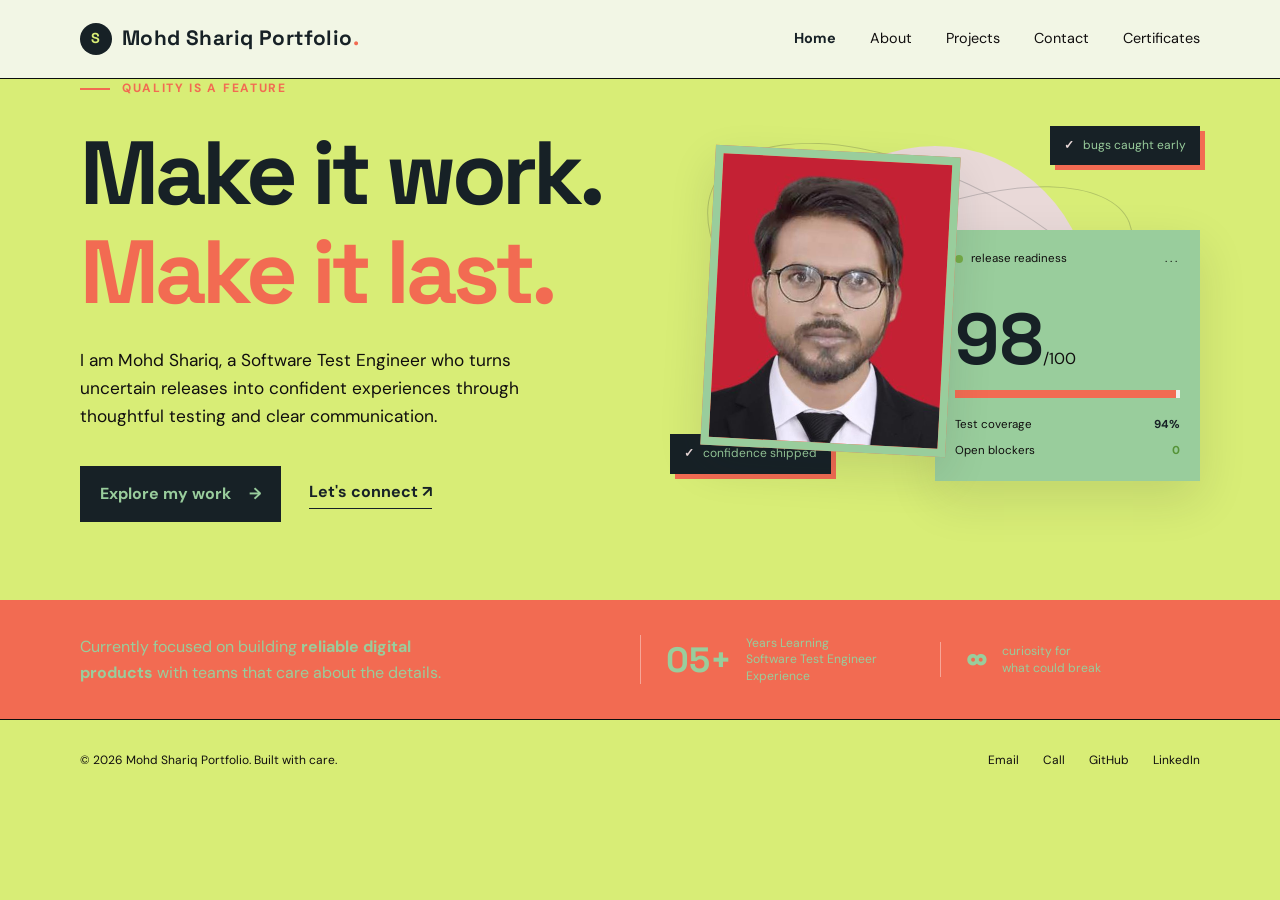
==== commit d0c589cb: "Update portfolio website" ====
--- a/index.html
+++ b/index.html
@@ -13,7 +13,7 @@
   <script src="script.js" defer></script>
 </head>
 <body>
-    <header class="site-header"><div class="container nav-wrap"><a class="brand" href="index.html" aria-label="Mohd Shariq Portfolio home"><span class="brand-mark">S</span><span>Mohd Shariq Portfolio<span class="brand-dot">.</span></span></a><button class="menu-toggle" type="button" aria-expanded="false" aria-controls="site-nav" aria-label="Open navigation"><span></span><span></span></button><nav class="site-nav" id="site-nav" aria-label="Main navigation"><a class="nav-link active" href="index.html">Home</a><a class="nav-link" href="about.html">About</a><a class="nav-link" href="projects.html">Projects</a><a class="nav-link" href="contact.html">Contact</a><a class="nav-link" href="certificates.html">Certificates</a></nav></div></header>
+    <header class="site-header"><div class="container nav-wrap"><a class="brand" href="index.html" aria-label="Mohd Shariq Portfolio home"><span class="brand-mark">S</span><span>Mohd Shariq Portfolio<span class="brand-dot">.</span></span></a><button class="menu-toggle" type="button" aria-expanded="false" aria-controls="site-nav" aria-label="Open navigation"><span></span><span></span><span></span></button><nav class="site-nav" id="site-nav" aria-label="Main navigation"><a class="nav-link active" href="index.html">Home</a><a class="nav-link" href="about.html">About</a><a class="nav-link" href="projects.html">Projects</a><a class="nav-link" href="contact.html">Contact</a><a class="nav-link" href="certificates.html">Certificates</a></nav></div></header>
 
   <main>
     <section class="hero container">
--- a/styles.css
+++ b/styles.css
@@ -8,10 +8,21 @@
 @media (max-width: 760px) { .profile-photo-wrap { margin-right: 0; } .hero-visual .quality-card { position: relative; right: auto; bottom: auto; width: min(265px, 92%); margin-top: 24px; } }
 @media (max-width: 760px) { .hero { display: flex; flex-direction: column; } .hero-visual { order: -1; width: 100%; min-height: 360px; margin-top: 0; margin-bottom: 22px; } }
 :root { --ink: #172126; --muted: #100e0e; --paper: #d8ed76; --white: #99cd9c; --coral: #f26b52; --blue: #b9d6e5; --lime: #e9d9d8; --line: #0b0e0c; --shadow: 0 18px 45px rgba(23, 33, 38, .12); }
-* { box-sizing: border-box; } html { scroll-behavior: smooth; } body { overflow-x: hidden; margin: 0; color: var(--ink); background: var(--paper); font-family: 'DM Sans', sans-serif; line-height: 1.6; } a { color: inherit; text-decoration: none; } .container { width: min(1120px, calc(100% - 48px)); margin: 0 auto; } .site-header { border-bottom: 1px solid var(--line); background: rgba(246, 247, 242, .9); position: relative; z-index: 3; } .nav-wrap, .footer-wrap { display: flex; align-items: center; justify-content: space-between; min-height: 78px; } .brand { display: flex; align-items: center; gap: 10px; font-family: 'Space Grotesk', sans-serif; font-size: 1.3rem; font-weight: 700; letter-spacing: .02em; } .brand-mark { display: grid; place-items: center; width: 32px; height: 32px; color: var(--paper); background: var(--ink); border-radius: 50%; font-size: .9rem; } .brand-dot { color: var(--coral); } .site-nav { display: flex; gap: 34px; } .nav-link { color: var(--muted); font-size: .9rem; transition: color .2s ease; } .nav-link:hover, .nav-link.active { color: var(--ink); } .nav-link.active { font-weight: 700; } .menu-toggle { display: none; border: 0; background: transparent; padding: 8px; } .menu-toggle span { display: block; width: 23px; height: 2px; margin: 5px; background: var(--ink); }
-.hero { display: grid; grid-template-columns: 1fr 1fr; gap: 60px; align-items: center; min-height: 600px; padding-top: 42px; } .eyebrow, .section-kicker { color: var(--coral); font-size: .75rem; font-weight: 700; letter-spacing: .14em; text-transform: uppercase; } .eyebrow { display: flex; align-items: center; gap: 12px; } .eyebrow-line { display: inline-block; width: 30px; height: 2px; background: currentColor; } h1, h2, h3, p { margin-top: 0; } h1, h2, h3 { font-family: 'Space Grotesk', sans-serif; line-height: 1.1; } h1 { margin: 26px 0; font-size: clamp(3.5rem, 7vw, 6.3rem); letter-spacing: -.05em; } h1 em { color: var(--coral); font-style: normal; } .hero-text, .intro-text { max-width: 500px; color: var(--muted); font-size: 1.08rem; } .hero-actions { display: flex; align-items: center; gap: 28px; margin-top: 36px; } .button { display: inline-flex; justify-content: center; align-items: center; gap: 18px; border: 0; padding: 15px 20px; font: inherit; font-weight: 700; cursor: pointer; transition: transform .2s ease, box-shadow .2s ease; } .button:hover { transform: translateY(-3px); box-shadow: var(--shadow); } .button-primary { color: var(--white); background: var(--ink); } .text-link { padding-bottom: 4px; border-bottom: 1px solid var(--ink); font-weight: 700; } .hero-visual { min-height: 430px; display: grid; place-items: center; position: relative; } .hero-visual::before { content: ''; width: 310px; height: 310px; background: var(--lime); border-radius: 50%; position: absolute; } .orbit { position: absolute; border: 1px solid rgba(23,33,38,.2); border-radius: 50%; transform: rotate(-22deg); } .orbit-one { width: 420px; height: 180px; } .orbit-two { width: 500px; height: 240px; transform: rotate(28deg); } .quality-card { position: relative; width: min(330px, 75%); padding: 25px; background: var(--white); box-shadow: var(--shadow); } .quality-card-top, .quality-meta { display: flex; align-items: center; gap: 8px; color: var(--muted); font-size: .72rem; } .card-menu { margin-left: auto; letter-spacing: 3px; } .status-dot { display: inline-block; width: 8px; height: 8px; background: #76ad47; border-radius: 50%; } .quality-score { margin: 34px 0 15px; } .quality-score strong { font: 700 4.5rem/1 'Space Grotesk', sans-serif; } .quality-score span { color: var(--muted); } .score-bar { height: 8px; margin-bottom: 18px; background: #edf0ec; } .score-bar span { display: block; width: 98%; height: 100%; background: var(--coral); } .quality-meta { justify-content: space-between; margin-top: 8px; } .quality-meta strong { color: var(--ink); } .quality-meta .success { color: #559337; } .floating-label { position: absolute; display: flex; align-items: center; gap: 9px; padding: 10px 14px; background: var(--ink); color: var(--white); box-shadow: 5px 5px 0 var(--coral); font-size: .75rem; } .label-top { top: 40px; right: 0; } .label-bottom { bottom: 42px; left: 0; } .label-icon { color: var(--lime); font-weight: 700; }
+* { box-sizing: border-box; } html { scroll-behavior: smooth; } body { overflow-x: hidden; margin: 0; color: var(--ink); background: var(--paper); font-family: 'DM Sans', sans-serif; line-height: 1.6; } a { color: inherit; text-decoration: none; } .container { width: min(1120px, calc(100% - 48px)); margin: 0 auto; } 
+.site-header {
+  border-bottom: 1px solid var(--line);
+  background: rgba(246, 247, 242, .9);
+
+  position: fixed;
+  top: 0;
+  left: 0;
+  width: 100%;
+
+  z-index: 1000;
+} .nav-wrap, .footer-wrap { display: flex; align-items: center; justify-content: space-between; min-height: 78px; } .brand { display: flex; align-items: center; gap: 10px; font-family: 'Space Grotesk', sans-serif; font-size: 1.3rem; font-weight: 700; letter-spacing: .02em; } .brand-mark { display: grid; place-items: center; width: 32px; height: 32px; color: var(--paper); background: var(--ink); border-radius: 50%; font-size: .9rem; } .brand-dot { color: var(--coral); } .site-nav { display: flex; gap: 34px; } .nav-link { color: var(--muted); font-size: .9rem; transition: color .2s ease; } .nav-link:hover, .nav-link.active { color: var(--ink); } .nav-link.active { font-weight: 700; } .menu-toggle { display: none; border: 0; background: transparent; padding: 8px; } .menu-toggle span { display: block; width: 23px; height: 2px; margin: 5px; background: var(--ink); }
+.hero { display: grid; grid-template-columns: 1fr 1fr; gap: 60px; align-items: center; min-height: 600px; padding-top: 1px; } .eyebrow, .section-kicker { color: var(--coral); font-size: .75rem; font-weight: 700; letter-spacing: .14em; text-transform: uppercase; } .eyebrow { display: flex; align-items: center; gap: 12px; } .eyebrow-line { display: inline-block; width: 30px; height: 2px; background: currentColor; } h1, h2, h3, p { margin-top: 0; } h1, h2, h3 { font-family: 'Space Grotesk', sans-serif; line-height: 1.1; } h1 { margin: 26px 0; font-size: clamp(3.5rem, 7vw, 6.3rem); letter-spacing: -.05em; } h1 em { color: var(--coral); font-style: normal; } .hero-text, .intro-text { max-width: 500px; color: var(--muted); font-size: 1.08rem; } .hero-actions { display: flex; align-items: center; gap: 28px; margin-top: 36px; } .button { display: inline-flex; justify-content: center; align-items: center; gap: 18px; border: 0; padding: 15px 20px; font: inherit; font-weight: 700; cursor: pointer; transition: transform .2s ease, box-shadow .2s ease; } .button:hover { transform: translateY(-3px); box-shadow: var(--shadow); } .button-primary { color: var(--white); background: var(--ink); } .text-link { padding-bottom: 4px; border-bottom: 1px solid var(--ink); font-weight: 700; } .hero-visual { min-height: 430px; display: grid; place-items: center; position: relative; } .hero-visual::before { content: ''; width: 310px; height: 310px; background: var(--lime); border-radius: 50%; position: absolute; } .orbit { position: absolute; border: 1px solid rgba(23,33,38,.2); border-radius: 50%; transform: rotate(-22deg); } .orbit-one { width: 420px; height: 180px; } .orbit-two { width: 500px; height: 240px; transform: rotate(28deg); } .quality-card { position: relative; width: min(330px, 75%); padding: 25px; background: var(--white); box-shadow: var(--shadow); } .quality-card-top, .quality-meta { display: flex; align-items: center; gap: 8px; color: var(--muted); font-size: .72rem; } .card-menu { margin-left: auto; letter-spacing: 3px; } .status-dot { display: inline-block; width: 8px; height: 8px; background: #76ad47; border-radius: 50%; } .quality-score { margin: 34px 0 15px; } .quality-score strong { font: 700 4.5rem/1 'Space Grotesk', sans-serif; } .quality-score span { color: var(--muted); } .score-bar { height: 8px; margin-bottom: 18px; background: #edf0ec; } .score-bar span { display: block; width: 98%; height: 100%; background: var(--coral); } .quality-meta { justify-content: space-between; margin-top: 8px; } .quality-meta strong { color: var(--ink); } .quality-meta .success { color: #559337; } .floating-label { position: absolute; display: flex; align-items: center; gap: 9px; padding: 10px 14px; background: var(--ink); color: var(--white); box-shadow: 5px 5px 0 var(--coral); font-size: .75rem; } .label-top { top: 40px; right: 0; } .label-bottom { bottom: 42px; left: 0; } .label-icon { color: var(--lime); font-weight: 700; }
 .home-strip { background: var(--coral); color: var(--white); } .strip-grid { display: grid; grid-template-columns: 2fr 1fr 1fr; gap: 40px; align-items: center; padding: 34px 0; } .strip-grid p { margin: 0; max-width: 380px; } .strip-stat { display: flex; align-items: center; gap: 14px; border-left: 1px solid rgba(255,255,255,.4); padding-left: 25px; } .strip-stat strong { font: 700 2.2rem/1 'Space Grotesk', sans-serif; } .strip-stat span { font-size: .76rem; line-height: 1.35; }
-.page-intro { padding: 42px 0 70px; } .page-intro h1 { font-size: clamp(3.2rem, 7vw, 6rem); margin-bottom: 22px; } .about-content { display: grid; grid-template-columns: 1.1fr .9fr; gap: 100px; padding-bottom: 95px; } .section-kicker { margin-bottom: 24px; } .about-story h2 { max-width: 540px; font-size: 2.4rem; } .about-story p:not(.section-kicker) { max-width: 550px; color: var(--muted); } .skills-panel { border-top: 2px solid var(--ink); padding-top: 20px; } .skill-group { padding: 17px 0; border-bottom: 1px solid var(--line); } .skill-group h3 { margin-bottom: 12px; font-size: 1rem; } .tag-list { display: flex; flex-wrap: wrap; gap: 8px; } .tag-list span { display: inline-block; padding: px 10px; color: var(--muted); background: var(--white); font-size: .64rem; } .timeline-section { padding: 70px 0 95px; background: var(--blue); } .timeline { max-width: 850px; } .timeline-item { display: grid; grid-template-columns: 150px 1fr; gap: 30px; padding: 25px 0; border-top: 1px solid rgba(23,33,38,.25); } .timeline-year { font-size: .8rem; font-weight: 700; } .timeline-item h2 { margin-bottom: 5px; font-size: 1.4rem; }.timeline-item p { margin: 0; color: #4e626a; }
+.page-intro { padding: 80px 0 70px; } .page-intro h1 { font-size: clamp(3.2rem, 7vw, 6rem); margin-bottom: 22px; } .about-content { display: grid; grid-template-columns: 1.1fr .9fr; gap: 100px; padding-bottom: 95px; } .section-kicker { margin-bottom: 24px; } .about-story h2 { max-width: 540px; font-size: 2.4rem; } .about-story p:not(.section-kicker) { max-width: 550px; color: var(--muted); } .skills-panel { border-top: 2px solid var(--ink); padding-top: 20px; } .skill-group { padding: 17px 0; border-bottom: 1px solid var(--line); } .skill-group h3 { margin-bottom: 12px; font-size: 1rem; } .tag-list { display: flex; flex-wrap: wrap; gap: 8px; } .tag-list span { display: inline-block; padding: px 10px; color: var(--muted); background: var(--white); font-size: .64rem; } .timeline-section { padding: 70px 0 95px; background: var(--blue); } .timeline { max-width: 850px; } .timeline-item { display: grid; grid-template-columns: 150px 1fr; gap: 30px; padding: 25px 0; border-top: 1px solid rgba(23,33,38,.25); } .timeline-year { font-size: .8rem; font-weight: 700; } .timeline-item h2 { margin-bottom: 5px; font-size: 1.4rem; }.timeline-item p { margin: 0; color: #4e626a; }
 .projects-grid { display: grid; grid-template-columns: repeat(3, 1fr); gap: 20px; padding-bottom: 100px; } .project-card { overflow: hidden; background: var(--white); box-shadow: 0 8px 20px rgba(23,33,38,.04); } .project-number { padding: 20px 22px 0; font: 700 1.1rem 'Space Grotesk', sans-serif; } .project-visual { height: 230px; margin: 0 20px; position: relative; display: flex; flex-direction: column; justify-content: center; gap: 12px; padding: 22px; } .project-coral .project-visual { background: var(--coral); }.project-blue .project-visual { background: var(--blue); }.project-lime .project-visual { background: var(--lime); } .terminal-line, .terminal-result, .bug-row { background: var(--ink); color: var(--white); padding: 9px 12px; font-size: .7rem; } .terminal-line { color: var(--lime); }.prompt { color: var(--coral); margin-right: 7px; }.terminal-result { display: flex; gap: 8px; background: rgba(23,33,38,.84); }.terminal-result span, .bug-check { color: var(--lime); }.terminal-result b { margin-left: auto; font-weight: 400; color: #9ed273; }.api-method { align-self: flex-start; padding: 5px 8px; background: var(--ink); color: var(--lime); font-size: .65rem; font-weight: 700; }.api-url { font: 700 1.3rem 'Space Grotesk', sans-serif; }.api-code { color: #507788; font-size: .76rem; }.api-bars { display: flex; align-items: end; gap: 6px; height: 45px; }.api-bars i { display: block; width: 14px; background: var(--coral); }.api-bars i:nth-child(1) { height: 40%; }.api-bars i:nth-child(2) { height: 70%; }.api-bars i:nth-child(3) { height: 55%; }.api-bars i:nth-child(4) { height: 90%; }.api-bars i:nth-child(5) { height: 76%; }.bug-row { display: grid; grid-template-columns: 42px 1fr 14px; gap: 8px; align-items: center; background: rgba(255,255,255,.7); color: var(--ink); }.bug-status { font-size: .56rem; text-transform: uppercase; font-weight: 700; }.bug-status.high { color: #d7553e; }.bug-status.med { color: #bd8b27; }.bug-status.low { color: #58833a; }.project-body { padding: 24px 22px 28px; }.project-type { margin-bottom: 8px; color: var(--coral); font-size: .7rem; font-weight: 700; letter-spacing: .12em; text-transform: uppercase; }.project-body h2 { min-height: 52px; margin-bottom: 12px; font-size: 1.45rem; }.project-body p:not(.project-type) { min-height: 100px; color: var(--muted); font-size: .88rem; }
 .project-tool-badges { display: flex; flex-wrap: wrap; gap: 8px; margin-top: 30px; }.project-tool-badges span { border: 1px solid var(--line); padding: 7px 11px; color: var(--muted); background: var(--white); font-size: .72rem; font-weight: 700; }.projects-grid { gap: 24px; padding-bottom: 100px; }.project-card { border: 1px solid var(--line); border-radius: 10px; box-shadow: 0 10px 25px rgba(23,33,38,.05); transition: transform .22s ease, border-color .22s ease, box-shadow .22s ease; }.project-card:hover { transform: translateY(-6px); border-color: var(--coral); box-shadow: var(--shadow); }.project-number { color: var(--muted); }.project-visual { margin: 0 22px; border-radius: 6px; transition: box-shadow .22s ease; }.project-card:hover .project-visual { box-shadow: 0 0 24px rgba(242,107,82,.22); }.project-coral .project-visual, .project-blue .project-visual, .project-lime .project-visual { background: #edf1ed; }.project-coral .terminal-line, .project-coral .terminal-result, .project-blue .api-method, .project-lime .bug-row { background: var(--ink); }.project-coral .terminal-line { color: var(--lime); }.project-blue .api-url { color: var(--ink); }.project-blue .api-code { color: var(--muted); }.project-body { padding: 27px 24px 30px; }.project-body h2 { min-height: 0; margin-bottom: 15px; font-size: 1.38rem; }.project-body p:not(.project-type) { min-height: 0; margin-bottom: 13px; color: var(--muted); font-size: .88rem; }.project-body .tag-list { margin-top: 22px; }.case-study-cta { display: inline-flex; align-items: center; gap: 12px; margin-top: 27px; padding-bottom: 4px; border-bottom: 1px solid var(--ink); font-size: .82rem; font-weight: 700; }.case-study-cta b { transition: transform .2s ease; }.project-card:hover .case-study-cta b { transform: translateX(4px); }
 .project-card:focus-within { border-color: var(--coral); box-shadow: var(--shadow); }.case-study-cta:focus-visible { outline: 2px solid var(--coral); outline-offset: 5px; }
@@ -24,7 +35,7 @@
 .toolkit-button { display: flex; justify-content: space-between; align-items: center; width: 100%; margin-bottom: 12px; border: 0; padding: 0; color: var(--ink); background: transparent; font: 700 1rem 'Space Grotesk', sans-serif; text-align: left; cursor: pointer; }.toolkit-button span:last-child { color: var(--coral); font-family: 'DM Sans', sans-serif; font-size: 1rem; }.toolkit-button:hover { color: var(--coral); }.toolkit-modal[hidden] { display: none; }.toolkit-modal { position: fixed; inset: 0; z-index: 10; display: grid; place-items: center; padding: 24px; }.toolkit-modal-backdrop { position: absolute; inset: 0; background: rgba(23,33,38,.58); }.toolkit-modal-content { position: relative; width: min(560px, 100%); max-height: min(620px, 90vh); overflow: auto; padding: 38px; background: var(--white); box-shadow: var(--shadow); }.modal-close { position: absolute; top: 14px; right: 16px; border: 0; color: var(--ink); background: transparent; font-size: 1.8rem; line-height: 1; cursor: pointer; }.toolkit-modal-content h2 { margin-bottom: 16px; font-size: 2.4rem; }.toolkit-modal-content > p:not(.section-kicker) { color: var(--muted); }.toolkit-modal-content ul { display: grid; gap: 11px; margin: 22px 0 0; padding-left: 18px; color: var(--muted); }.toolkit-modal-content li::marker { color: var(--coral); }
 .site-footer { border-top: 1px solid var(--line); } .footer-wrap { min-height: 80px; color: var(--muted); font-size: .75rem; }.footer-wrap p { margin: 0; }.footer-links { display: flex; gap: 24px; }.footer-links a:hover { color: var(--coral); }.reveal { animation: rise .7s ease both; }.reveal-delay { animation-delay: .15s; } @keyframes rise { from { opacity: 0; transform: translateY(16px); } to { opacity: 1; transform: translateY(0); } }
 @media (max-width: 760px) { .container { width: min(100% - 32px, 600px); } .nav-wrap { min-height: 68px; }.menu-toggle { display: block; }.site-nav { display: none; position: absolute; top: 68px; left: 0; right: 0; flex-direction: column; gap: 0; padding: 12px 16px 18px; background: var(--paper); border-bottom: 1px solid var(--line); }.site-nav.open { display: flex; }.nav-link { padding: 12px 0; }.hero { display: block; min-height: auto; padding: 70px 0 70px; }.hero h1 { font-size: clamp(3.2rem, 15vw, 5rem); }.hero-visual { min-height: 390px; margin-top: 35px; }.strip-grid { grid-template-columns: 1fr 1fr; gap: 22px; }.strip-grid p { grid-column: 1 / -1; }.strip-stat { padding-left: 15px; }.page-intro { padding: 65px 0 45px; }.page-intro h1 { font-size: clamp(3rem, 14vw, 5rem); }.about-content, .contact-layout { grid-template-columns: 1fr; gap: 55px; }.about-content { padding-bottom: 65px; }.qualifications-section { padding: 60px 0 70px; }.qualifications-heading { display: block; }.qualifications-heading > p { margin-top: 15px; }.qualification-item { grid-template-columns: 1fr; gap: 8px; }.experience-section { padding: 60px 0 70px; }.experience-heading { display: block; }.experience-heading > p { margin-top: 15px; }.experience-card { padding: 25px; }.experience-header { display: block; }.experience-location { display: block; margin-top: 10px; }.experience-header h3 { font-size: 1.7rem; }.delivery-grid { grid-template-columns: 1fr; gap: 35px; }.experience-card blockquote { font-size: 1rem; }.dream-companies-section { padding: 60px 0 70px; }.dream-companies-heading { display: block; }.dream-companies-heading > p { margin-top: 15px; }.company-layout { grid-template-columns: 1fr; gap: 35px; }.company-details { min-height: 0; padding: 25px; }.company-details h3 { font-size: 2.2rem; }.company-button:nth-child(odd) { margin-right: 10px; }.company-button:nth-child(even) { margin-left: 10px; }.projects-grid { grid-template-columns: 1fr; padding-bottom: 70px; }.project-body p:not(.project-type), .project-body h2 { min-height: 0; }.timeline-section { padding: 55px 0 65px; }.timeline-item { grid-template-columns: 1fr; gap: 8px; }.contact-layout { gap: 35px; padding-bottom: 75px; }.footer-wrap { align-items: flex-start; flex-direction: column; justify-content: center; gap: 8px; padding: 20px 0; }.label-top { right: -4px; }.label-bottom { left: -4px; } }
-.case-study-modal[hidden] { display: none; }.case-study-modal { position: fixed; inset: 0; z-index: 12; display: grid; place-items: center; padding: 24px; }.case-study-backdrop { position: absolute; inset: 0; background: rgba(23,33,38,.64); }.case-study-content { position: relative; width: min(780px, 100%); max-height: min(820px, 90vh); overflow: auto; padding: 38px; background: var(--white); box-shadow: var(--shadow); }.case-study-content h2 { margin-bottom: 25px; font-size: 2.3rem; }.case-study-content h3 { margin: 27px 0 10px; font-size: 1rem; }.case-study-content p, .case-study-content li { color: var(--muted); font-size: .9rem; }.case-study-content ul { display: grid; gap: 8px; margin: 0; padding-left: 20px; }.case-study-content li::marker { color: var(--coral); }.case-study-content blockquote { margin: 24px 0 0; border-left: 3px solid var(--coral); padding: 14px 18px; background: var(--lime); color: var(--ink); font-family: 'Space Grotesk', sans-serif; }.case-study-content table { width: 100%; margin-top: 12px; border-collapse: collapse; font-size: .82rem; }.case-study-content th, .case-study-content td { border: 1px solid var(--line); padding: 10px; text-align: left; }.case-study-content th { color: var(--ink); background: var(--blue); }
+.case-study-modal[hidden] { display: none; }.case-study-modal { position: fixed; inset: 0; z-index: 12; display: grid; place-items: center; padding: 24px; }.case-study-backdrop { position: absolute; inset: 0; background: rgba(23,33,38,.64); }.case-study-content { position: relative; width: min(880px, 100%); max-height: min(420px, 100vh); overflow: auto; padding: 38px; background: var(--white); box-shadow: var(--shadow); }.case-study-content h2 { margin-bottom: 25px; font-size: 2.3rem; }.case-study-content h3 { margin: 27px 0 10px; font-size: 1rem; }.case-study-content p, .case-study-content li { color: var(--muted); font-size: .9rem; }.case-study-content ul { display: grid; gap: 8px; margin: 0; padding-left: 20px; }.case-study-content li::marker { color: var(--coral); }.case-study-content blockquote { margin: 24px 0 0; border-left: 3px solid var(--coral); padding: 14px 18px; background: var(--lime); color: var(--ink); font-family: 'Space Grotesk', sans-serif; }.case-study-content table { width: 100%; margin-top: 12px; border-collapse: collapse; font-size: .82rem; }.case-study-content th, .case-study-content td { border: 1px solid var(--line); padding: 10px; text-align: left; }.case-study-content th { color: var(--ink); background: var(--blue); }
 
 /* =========================================================
    CERTIFICATES PAGE
@@ -508,11 +519,11 @@
 
   width: min(950px, 100%);
 
-  max-height: 94vh;
+  max-height: 75vh;
 
   overflow: auto;
 
-  padding: 35px;
+  padding: 38px;
 
   background: var(--white);
 
